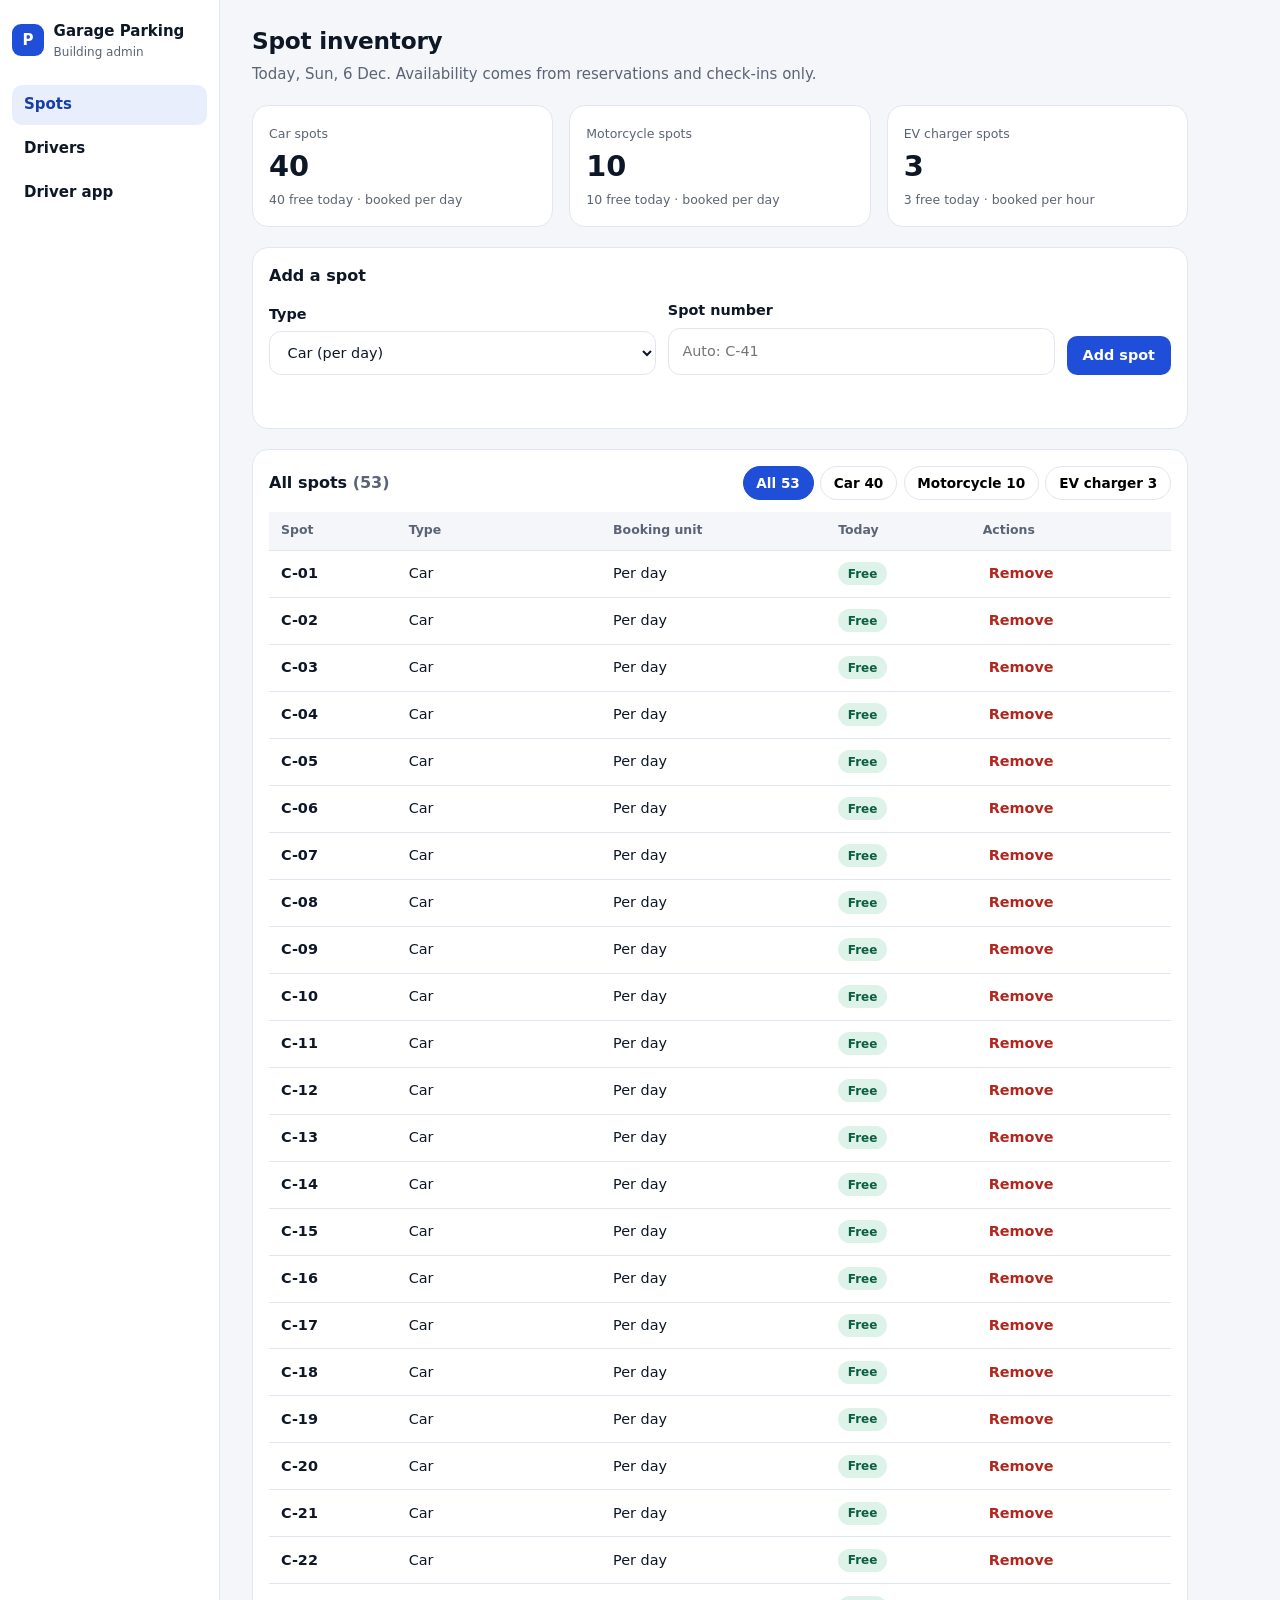
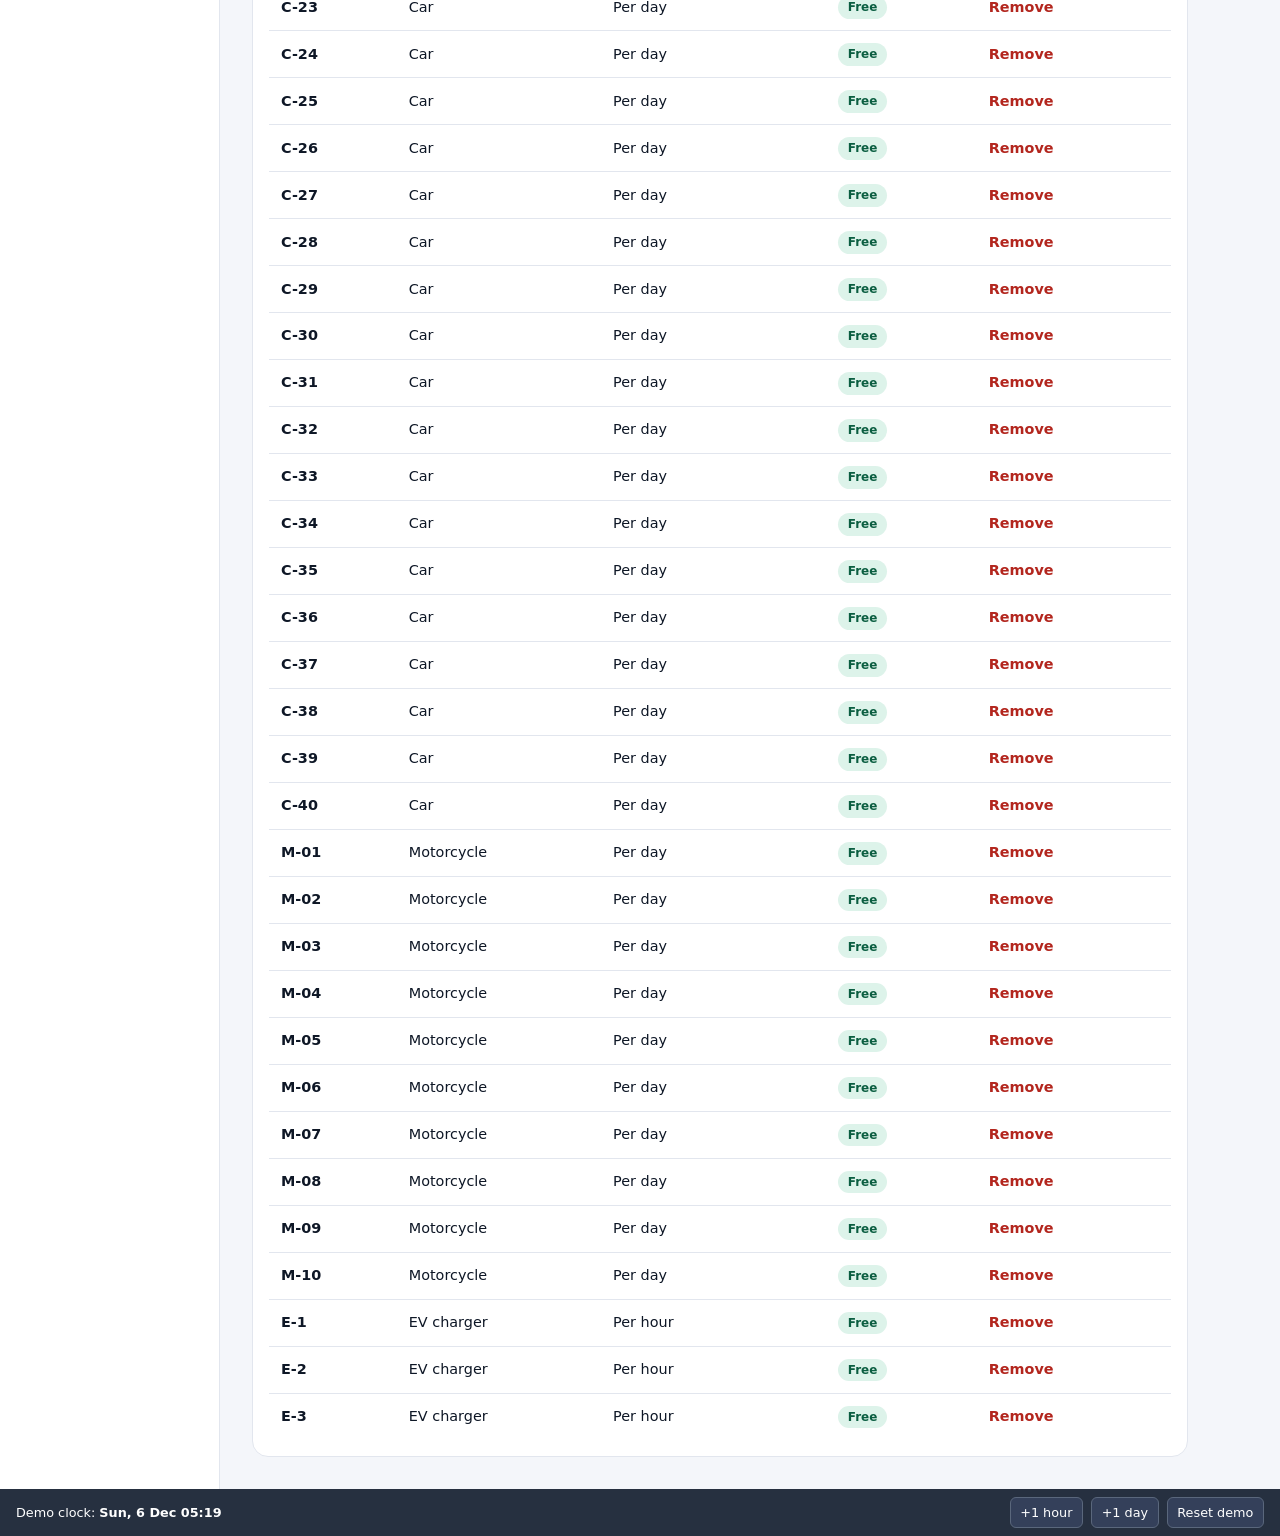
==== mockup/admin-spots.html @ e89934b0 "Mockup website in the design style, double-booking fix, plan update Co-Authored-By: Claude Opus 5.5 " ====
<!doctype html>
<!-- Screen 5: Admin - spot inventory. Today's status per spot, add and remove spots. -->
<html lang="en">
<head>
  <meta charset="utf-8">
  <meta name="viewport" content="width=device-width, initial-scale=1">
  <title>Spots - Garage Parking admin</title>
  <link rel="stylesheet" href="style.css">
</head>
<body>
  <div class="admin">
    <aside class="side"></aside>
    <main class="content">
      <div><h1>Spot inventory</h1><p class="sub" id="today"></p></div>
      <div class="stats" id="stats"></div>
      <form class="card" id="form">
        <h2 style="margin-bottom:.75rem">Add a spot</h2>
        <div class="form-row">
          <label class="field">Type <select id="type"></select></label>
          <label class="field">Spot number <input type="text" id="num"></label>
          <button class="btn small" type="submit">Add spot</button>
        </div>
        <p class="error" id="error" role="alert"></p>
      </form>
      <section class="card">
        <div class="table-head"><h2 id="total"></h2><div class="filters" id="filters"></div></div>
        <div class="scroll"><table><thead><tr><th>Spot</th><th>Type</th><th>Booking unit</th><th>Today</th><th>Actions</th></tr></thead>
          <tbody id="rows"></tbody></table></div>
      </section>
    </main>
  </div>
  <script src="store.js"></script>
  <script src="ui.js"></script>
  <script>
    const db = UI.admin();
    const $ = (id) => document.getElementById(id);
    const unit = (k) => (Store.TYPES[k].unit === 'day' ? 'Per day' : 'Per hour');
    const labels = { free: 'Free', reserved: 'Reserved', 'checked-in': 'Checked in' };
    let filter = 'all';
    $('today').textContent = `Today, ${UI.day(Store.now(db))}. Availability comes from reservations and check-ins only.`;
    $('type').innerHTML = Object.entries(Store.TYPES).map(([k, t]) => `<option value="${k}">${t.label} (${unit(k).toLowerCase()})</option>`).join('');

    function render() {
      const of = (k) => db.spots.filter((s) => s.type === k);
      $('stats').innerHTML = Object.entries(Store.TYPES).map(([k, t]) =>
        `<div class="card"><small>${t.label} spots</small><b>${of(k).length}</b>
         <small>${of(k).filter((s) => Store.statusToday(db, s.id) === 'free').length} free today · booked ${unit(k).toLowerCase()}</small></div>`).join('');
      $('num').placeholder = `Auto: ${Store.nextSpotId(db, $('type').value)}`;
      $('total').innerHTML = `All spots <span class="muted">(${db.spots.length})</span>`;
      $('filters').innerHTML = [['all', `All ${db.spots.length}`], ...Object.entries(Store.TYPES).map(([k, t]) => [k, `${t.label} ${of(k).length}`])]
        .map(([k, text]) => `<button type="button" data-filter="${k}" aria-pressed="${k === filter}">${text}</button>`).join('');
      $('rows').innerHTML = db.spots.filter((s) => filter === 'all' || s.type === filter).map((s) => {
        const st = Store.statusToday(db, s.id);
        return `<tr><td>${s.id}</td><td>${Store.TYPES[s.type].label}</td><td>${unit(s.type)}</td>
          <td><span class="pill ${st}">${labels[st]}</span></td>
          <td><button class="link-danger" type="button" data-remove="${s.id}">Remove</button></td></tr>`;
      }).join('');
    }

    $('type').addEventListener('change', render);
    $('form').addEventListener('submit', (e) => {
      e.preventDefault();
      try { Store.addSpot(db, $('type').value, $('num').value); $('num').value = ''; $('error').textContent = ''; render(); }
      catch (err) { $('error').textContent = err.message; }
    });
    document.querySelector('.content').addEventListener('click', (e) => {
      const b = e.target.closest('button');
      if (b && b.dataset.filter) { filter = b.dataset.filter; render(); }
      if (b && b.dataset.remove) { Store.removeSpot(db, b.dataset.remove); render(); }
    });
    render();
  </script>
</body>
</html>
---- mockup/style.css ----
/* style.css - shared look for all screens, following "Garage Parking App Prototype.html".
   Driver screens: a phone-width column. Admin screens: sidebar + content. */
:root {
  --blue: #1f4fd8; --blue-text: #173daa; --blue-soft: #e8eefc;
  --text: #0e1726; --muted: #5b6475; --line: #e2e6ee; --bg: #f4f6fa; --card: #fff;
  --free-line: #9db0d6; --taken: #e2e6ee;
  --green-soft: #ddf3ea; --green-text: #0b5e41; --grey-soft: #edeff3; --grey-text: #3a4352;
  --warn-soft: #fff4d6; --warn-text: #7a5600; --error: #b3261e;
}
* { box-sizing: border-box; }
body { margin: 0; font: 15px/1.5 Inter, system-ui, -apple-system, "Segoe UI", Roboto, sans-serif; background: var(--bg); color: var(--text); }
h1 { font-size: 1.45rem; font-weight: 800; margin: 0; letter-spacing: -.01em; }
h2 { font-size: 1rem; font-weight: 800; margin: 0; }
p { margin: 0; }
a { color: var(--blue); }
.muted { color: var(--muted); }
.label { font-size: .85rem; font-weight: 700; color: var(--muted); margin: 1.25rem 0 .5rem; }
.error { color: var(--error); font-weight: 600; min-height: 1.4em; margin: .5rem 0; }
.card { background: var(--card); border: 1px solid var(--line); border-radius: 16px; padding: 1rem; }

/* Logo: blue "P" tile */
.logo { display: flex; align-items: center; gap: .6rem; font-weight: 800; color: var(--text); text-decoration: none; }
.logo i { display: grid; place-items: center; width: 32px; height: 32px; border-radius: 9px; background: var(--blue); color: #fff; font-style: normal; font-weight: 800; }
.logo small { display: block; font-size: .75rem; font-weight: 500; color: var(--muted); }

/* Buttons */
.btn { display: block; width: 100%; padding: .9rem 1rem; font: inherit; font-size: 1rem; font-weight: 700; text-align: center; border: 0; border-radius: 14px; background: var(--blue); color: #fff; cursor: pointer; text-decoration: none; }
.btn:disabled { background: #b8c0cc; cursor: default; }
.btn.ghost { background: transparent; color: var(--blue); }
.btn.small { display: inline-block; width: auto; padding: .55rem 1rem; font-size: .9rem; border-radius: 10px; }
input[type=text], select { display: block; width: 100%; padding: .75rem .85rem; font: inherit; border: 1px solid var(--line); border-radius: 12px; background: #fff; color: var(--text); }
input:focus, select:focus, button:focus-visible { outline: 2px solid var(--blue); outline-offset: 2px; }
.field { display: block; font-weight: 700; font-size: .9rem; margin-bottom: .75rem; }
.field input, .field select { margin-top: .35rem; font-weight: 400; }

/* ---------- Driver app ---------- */
.phone { max-width: 440px; margin: 0 auto; min-height: 100vh; background: var(--card); display: flex; flex-direction: column; }
.phone main { flex: 1; padding: 1rem 1.25rem 1.5rem; background: var(--bg); }
.app-head { display: flex; justify-content: space-between; align-items: center; padding: 1rem 1.25rem .75rem; background: var(--card); border-bottom: 1px solid var(--line); }
.hello { font-size: .85rem; color: var(--muted); }
.avatar { width: 40px; height: 40px; border-radius: 50%; border: 0; background: var(--blue-soft); color: var(--blue-text); font: inherit; font-weight: 800; cursor: pointer; }
.tabs { display: flex; gap: 1.25rem; padding: 0 1.25rem; background: var(--card); border-bottom: 1px solid var(--line); }
.tabs a { padding: .6rem 0; color: var(--muted); font-weight: 600; text-decoration: none; border-bottom: 2px solid transparent; }
.tabs a[aria-current="page"] { color: var(--blue); border-color: var(--blue); }

/* Sign-in screen */
.welcome { padding: 2rem 1.25rem; display: flex; flex-direction: column; gap: 1.5rem; flex: 1; }
.hero { display: grid; grid-template-columns: repeat(5, 1fr); gap: .5rem; padding: 1rem; background: var(--bg); border: 1px solid var(--line); border-radius: 16px; }
.hero span { aspect-ratio: 1.1; border-radius: 9px; border: 2px solid #d3d9e4; background: #fff; }
.hero span.t { background: var(--taken); border-color: var(--taken); }
.hero span.p { background: var(--blue); border-color: var(--blue); color: #fff; display: grid; place-items: center; font-weight: 800; font-size: .8rem; }
.welcome h1 { font-size: 1.8rem; }
.hint { font-size: .85rem; color: var(--muted); margin-top: .4rem; }

/* Vehicle cards and day chips */
.choices { display: grid; grid-template-columns: repeat(3, 1fr); gap: .5rem; }
.days { display: grid; grid-template-columns: repeat(4, 1fr); gap: .5rem; }
.choice { text-align: left; padding: .75rem; border: 2px solid var(--line); border-radius: 16px; background: #fff; color: var(--text); font: inherit; cursor: pointer; }
.choice svg { width: 22px; height: 22px; display: block; margin-bottom: .5rem; }
.choice b { display: block; font-size: .9rem; }
.choice small { font-size: .8rem; color: var(--muted); }
.choice[aria-pressed="true"] { background: var(--blue); border-color: var(--blue); color: #fff; }
.choice[aria-pressed="true"] small { color: #dbe4fb; }
.day { text-align: center; padding: .5rem .25rem; border-radius: 14px; }
.day[aria-pressed="true"] { background: var(--blue-soft); color: var(--blue-text); border-color: var(--blue); }
.day[aria-pressed="true"] small { color: var(--blue-text); }
.slots { display: grid; grid-template-columns: repeat(5, 1fr); gap: .4rem; }
.slot { padding: .5rem 0; border: 2px solid var(--line); border-radius: 10px; background: #fff; font: inherit; font-size: .85rem; font-weight: 700; color: var(--text); cursor: pointer; }
.slot[aria-pressed="true"] { background: var(--blue-soft); border-color: var(--blue); color: var(--blue-text); }
.slot:disabled { color: #b0b7c3; background: var(--bg); cursor: default; }

/* Spot grid */
.pick { margin-top: 1.25rem; }
.pick-head { display: flex; justify-content: space-between; align-items: baseline; }
.free-count { color: var(--green-text); font-weight: 700; font-size: .9rem; }
.legend { display: flex; gap: 1rem; font-size: .8rem; color: var(--muted); margin: .6rem 0 .75rem; }
.legend span::before { content: ""; display: inline-block; width: 12px; height: 12px; border-radius: 3px; margin-right: .35rem; vertical-align: -1px; border: 1px solid var(--free-line); background: #fff; }
.legend .t::before { background: var(--taken); border-color: var(--taken); }
.legend .s::before { background: var(--blue); border-color: var(--blue); }
.grid { display: grid; grid-template-columns: repeat(5, 1fr); gap: .5rem; }
.spot { padding: .7rem 0; border-radius: 10px; font: inherit; font-size: .82rem; font-weight: 700; border: 1px solid var(--free-line); background: #fff; color: var(--blue-text); cursor: pointer; }
.spot.taken { background: var(--taken); border-color: var(--taken); color: var(--muted); font-weight: 600; cursor: not-allowed; }
.spot[aria-pressed="true"] { background: var(--blue); border-color: var(--blue); color: #fff; font-weight: 800; }
.sticky { position: sticky; bottom: 0; padding: .75rem 0 .25rem; background: linear-gradient(transparent, var(--bg) 30%); }

/* Reservation and check-in screens */
.eyebrow { font-size: .85rem; font-weight: 700; color: var(--muted); }
.spot-number { text-align: center; padding: 1.25rem; margin: 1rem 0; border-radius: 16px; background: var(--blue-soft); }
.spot-number b { display: block; font-size: 3.2rem; font-weight: 800; color: var(--blue-text); line-height: 1.1; }
.facts { display: grid; grid-template-columns: auto 1fr; gap: .45rem 1rem; margin: 0 0 1rem; }
.facts dt { color: var(--muted); }
.facts dd { margin: 0; font-weight: 700; text-align: right; }
.note { font-size: .88rem; padding: .75rem .9rem; border-radius: 12px; background: var(--warn-soft); color: var(--warn-text); margin-bottom: 1rem; }
.done-icon { width: 64px; height: 64px; border-radius: 50%; background: var(--green-soft); color: var(--green-text); display: grid; place-items: center; font-size: 2rem; margin: 1rem auto; }
.center { text-align: center; }
.stack > * + * { margin-top: .6rem; }

/* My reservations list */
.res { display: flex; gap: 1rem; align-items: center; text-decoration: none; color: var(--text); margin-bottom: .6rem; }
.res .num { font-size: 1.3rem; font-weight: 800; min-width: 4rem; color: var(--blue-text); }
.res .info { flex: 1; font-size: .9rem; }

/* Status pills (same colours as the design's admin table) */
.pill { display: inline-block; font-size: .75rem; font-weight: 700; padding: .15rem .6rem; border-radius: 13px; }
.pill.free { background: var(--green-soft); color: var(--green-text); }
.pill.reserved { background: var(--blue-soft); color: var(--blue-text); }
.pill.checked-in { background: var(--grey-soft); color: var(--grey-text); }
.pill.released, .pill.warn { background: var(--warn-soft); color: var(--warn-text); }

/* No-show reminder pop-up */
.overlay { position: fixed; inset: 0; background: rgba(14, 23, 38, .45); display: grid; place-items: end center; padding: 1rem; }
.modal { background: #fff; border-radius: 20px; padding: 1.25rem; max-width: 420px; width: 100%; }
.modal h2 { font-size: 1.15rem; margin-bottom: .5rem; }
.modal p { color: var(--muted); margin-bottom: 1rem; }

/* ---------- Admin console ---------- */
.admin { display: grid; grid-template-columns: 220px 1fr; min-height: 100vh; }
.side { background: var(--card); border-right: 1px solid var(--line); padding: 1.25rem .75rem; }
.side nav { margin-top: 1.5rem; display: flex; flex-direction: column; gap: .25rem; }
.side nav a { padding: .55rem .75rem; border-radius: 10px; color: var(--text); font-weight: 600; text-decoration: none; }
.side nav a[aria-current="page"] { background: var(--blue-soft); color: var(--blue-text); }
.content { padding: 1.5rem 2rem 2rem; max-width: 1000px; }
.content > * + * { margin-top: 1.25rem; }
.sub { color: var(--muted); margin-top: .25rem; }
.stats { display: grid; grid-template-columns: repeat(3, 1fr); gap: 1rem; }
.stats b { display: block; font-size: 1.8rem; font-weight: 800; }
.stats small { color: var(--muted); }
.form-row { display: grid; grid-template-columns: 1fr 1fr auto; gap: .75rem; align-items: end; }
.form-row .field { margin: 0; }
.table-head { display: flex; justify-content: space-between; align-items: center; gap: 1rem; flex-wrap: wrap; margin-bottom: .75rem; }
.filters { display: flex; gap: .4rem; flex-wrap: wrap; }
.filters button { padding: .35rem .8rem; border-radius: 99px; border: 1px solid var(--line); background: #fff; font: inherit; font-size: .85rem; font-weight: 700; cursor: pointer; }
.filters button[aria-pressed="true"] { background: var(--blue); border-color: var(--blue); color: #fff; }
table { width: 100%; border-collapse: collapse; font-size: .9rem; }
th { text-align: left; font-size: .78rem; color: var(--muted); font-weight: 700; padding: .6rem .75rem; background: var(--bg); }
td { padding: .7rem .75rem; border-top: 1px solid var(--line); }
td:first-child { font-weight: 800; }
.link-danger { border: 0; background: none; color: var(--error); font: inherit; font-weight: 600; cursor: pointer; }
.who { display: flex; align-items: center; gap: .6rem; }
.who i { display: grid; place-items: center; width: 30px; height: 30px; border-radius: 50%; background: var(--blue-soft); color: var(--blue-text); font-style: normal; font-weight: 800; font-size: .8rem; }
.scroll { overflow-x: auto; }

/* Admin on phones: sidebar becomes a top bar */
@media (max-width: 760px) {
  .admin { grid-template-columns: 1fr; }
  .side { border-right: 0; border-bottom: 1px solid var(--line); display: flex; justify-content: space-between; align-items: center; padding: .75rem 1rem; }
  .side nav { margin: 0; flex-direction: row; }
  .content { padding: 1rem; }
  .stats { grid-template-columns: 1fr; }
  .form-row { grid-template-columns: 1fr; }
}

/* Demo controls (not part of the design: lets the pitch jump ahead in time) */
.demo { background: #263040; color: #fff; padding: .5rem 1rem; display: flex; flex-wrap: wrap; gap: .5rem; align-items: center; font-size: .8rem; }
.demo button { font: inherit; padding: .3rem .6rem; border-radius: 6px; border: 1px solid #5a677c; background: #34405a; color: #fff; cursor: pointer; }
.demo span { margin-right: auto; }
.admin .demo { grid-column: 1 / -1; }
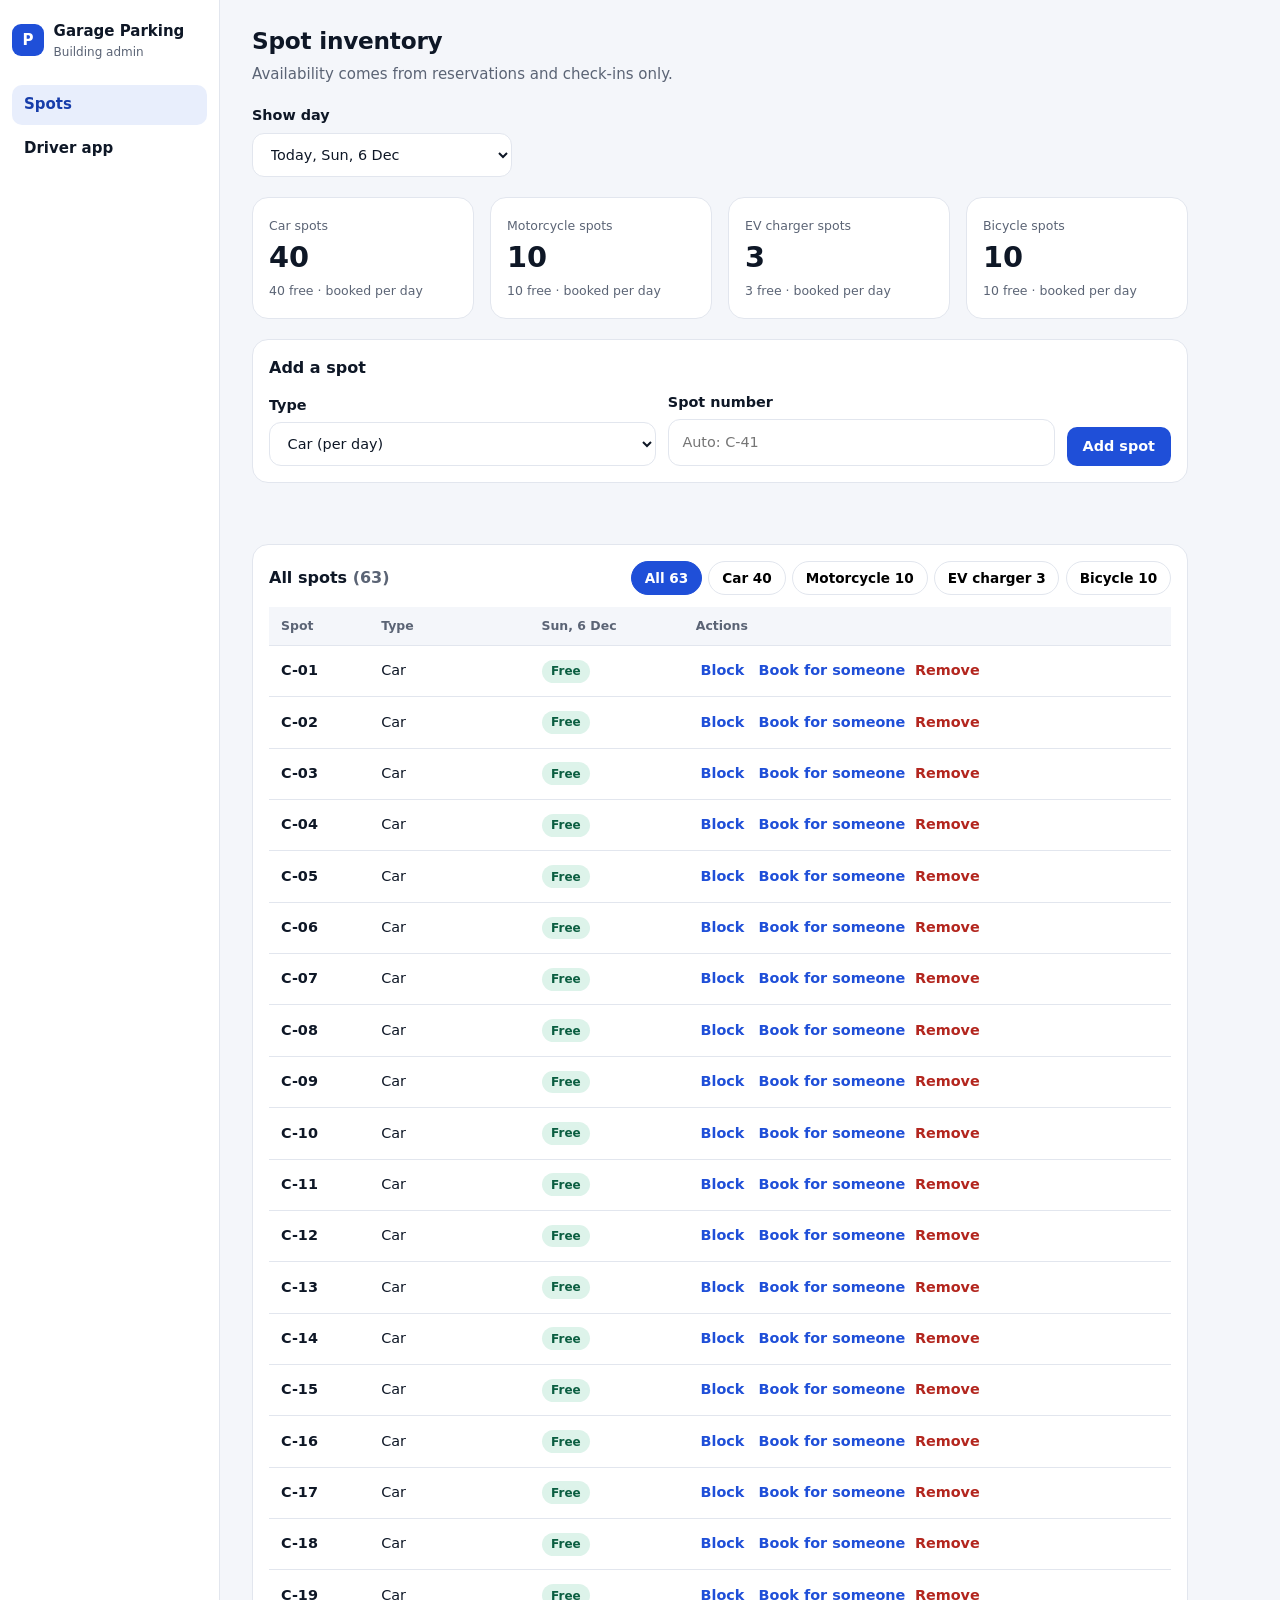
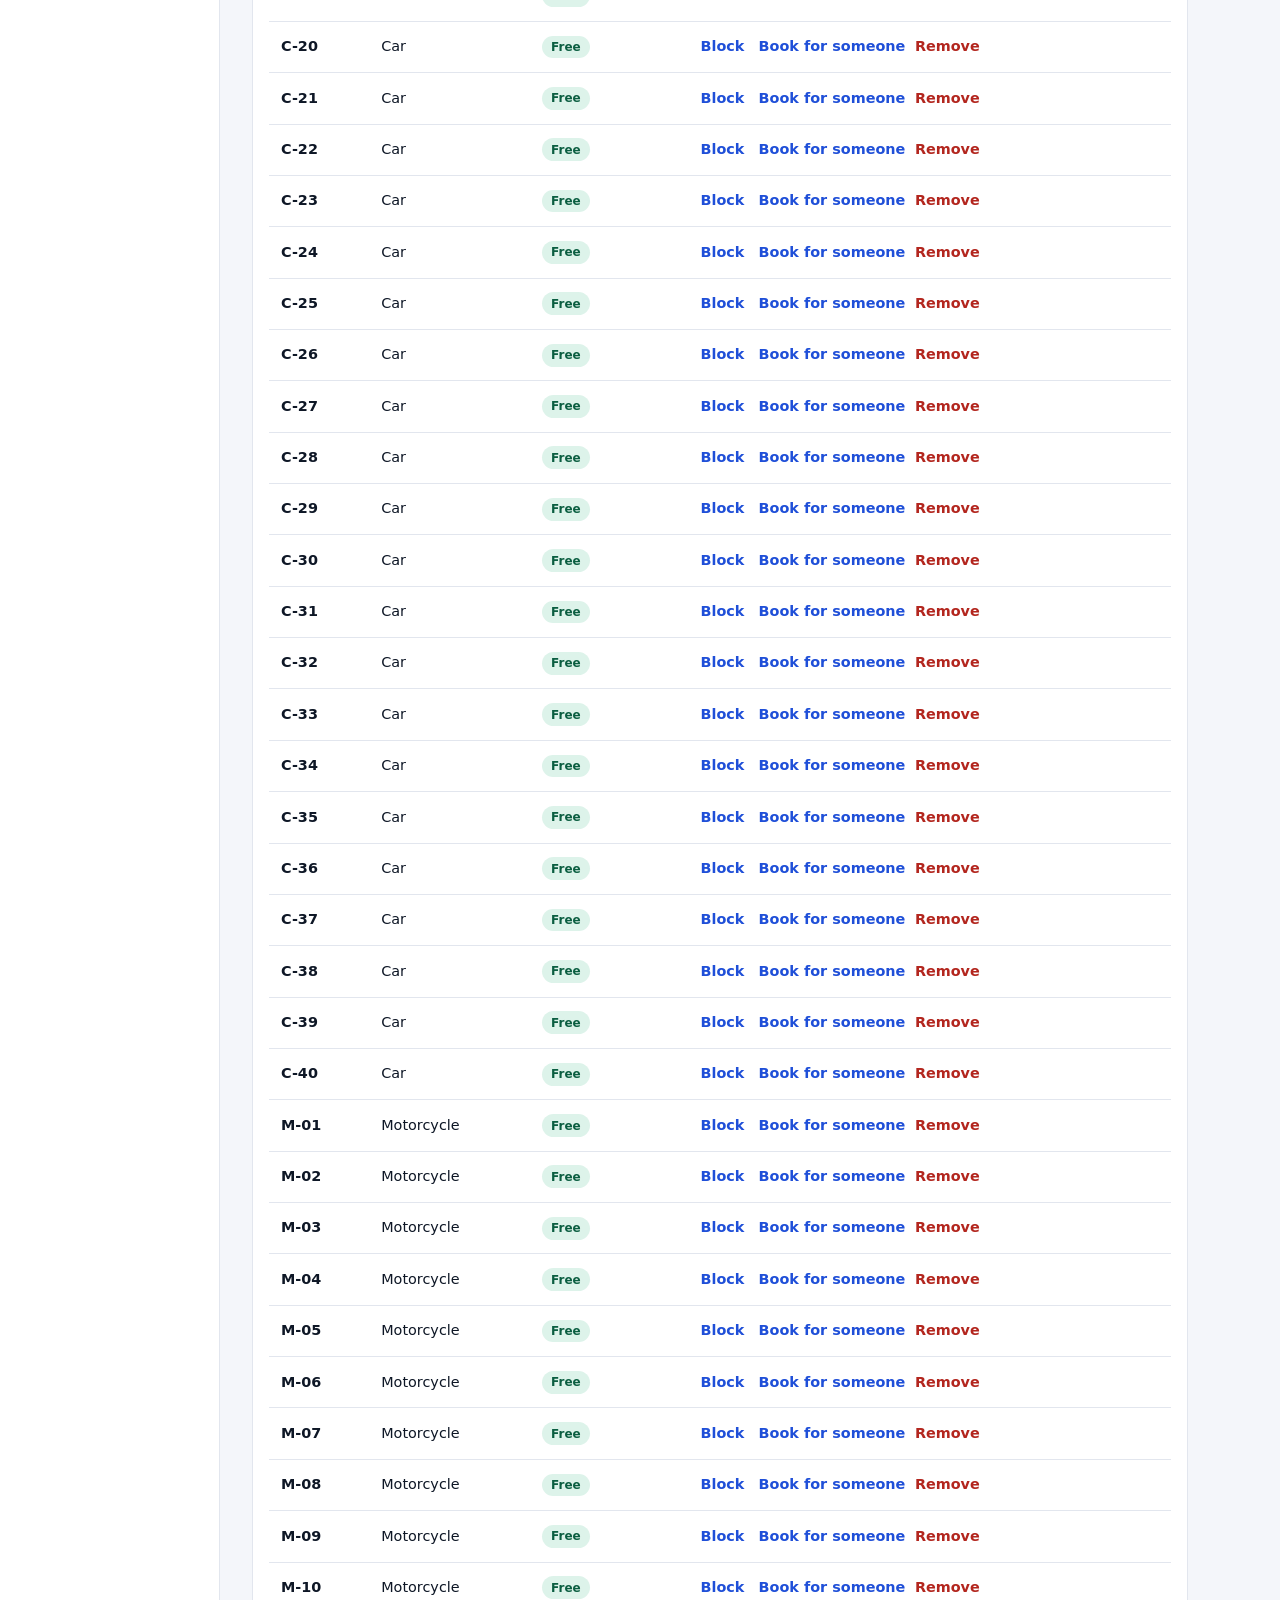
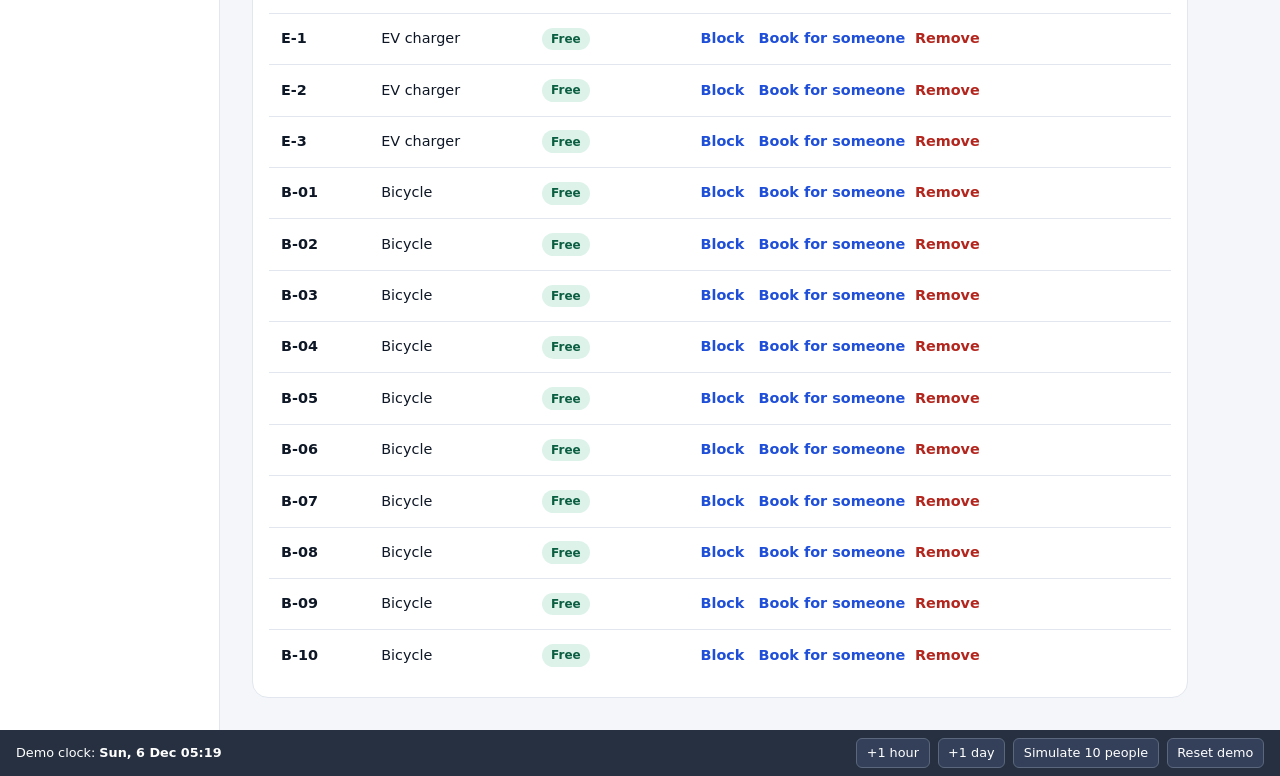
==== commit 99f27500: "Mockup follows new spec: bicycles, day booking, 7 days ahead, cancel, admin sign-on, block, book for" ====
--- a/mockup/admin-spots.html
+++ b/mockup/admin-spots.html
@@ -1,5 +1,6 @@
 <!doctype html>
-<!-- Screen 5: Admin - spot inventory. Today's status per spot, add and remove spots. -->
+<!-- Screen 5: Admin - spot inventory. Status per spot for a day; add, remove, block, book for someone.
+     Anyone can look; every change asks for admin sign-on first (Spec.md). -->
 <html lang="en">
 <head>
   <meta charset="utf-8">
@@ -11,7 +12,8 @@
   <div class="admin">
     <aside class="side"></aside>
     <main class="content">
-      <div><h1>Spot inventory</h1><p class="sub" id="today"></p></div>
+      <div><h1>Spot inventory</h1><p class="sub">Availability comes from reservations and check-ins only.</p></div>
+      <label class="field day-pick">Show day <select id="day"></select></label>
       <div class="stats" id="stats"></div>
       <form class="card" id="form">
         <h2 style="margin-bottom:.75rem">Add a spot</h2>
@@ -20,11 +22,11 @@
           <label class="field">Spot number <input type="text" id="num"></label>
           <button class="btn small" type="submit">Add spot</button>
         </div>
-        <p class="error" id="error" role="alert"></p>
       </form>
+      <p class="error" id="error" role="alert"></p>
       <section class="card">
         <div class="table-head"><h2 id="total"></h2><div class="filters" id="filters"></div></div>
-        <div class="scroll"><table><thead><tr><th>Spot</th><th>Type</th><th>Booking unit</th><th>Today</th><th>Actions</th></tr></thead>
+        <div class="scroll"><table><thead><tr><th>Spot</th><th>Type</th><th id="dayHead"></th><th>Actions</th></tr></thead>
           <tbody id="rows"></tbody></table></div>
       </section>
     </main>
@@ -34,39 +36,68 @@
   <script>
     const db = UI.admin();
     const $ = (id) => document.getElementById(id);
-    const unit = (k) => (Store.TYPES[k].unit === 'day' ? 'Per day' : 'Per hour');
-    const labels = { free: 'Free', reserved: 'Reserved', 'checked-in': 'Checked in' };
     let filter = 'all';
-    $('today').textContent = `Today, ${UI.day(Store.now(db))}. Availability comes from reservations and check-ins only.`;
-    $('type').innerHTML = Object.entries(Store.TYPES).map(([k, t]) => `<option value="${k}">${t.label} (${unit(k).toLowerCase()})</option>`).join('');
+    $('day').innerHTML = Store.bookingDays(db).map((d, i) => `<option value="${d}">${i === 0 ? 'Today, ' : ''}${UI.day(d)}</option>`).join('');
+    $('type').innerHTML = Object.entries(Store.TYPES).map(([k, t]) => `<option value="${k}">${t.label} (per day)</option>`).join('');
+    const day = () => Number($('day').value);
 
     function render() {
       const of = (k) => db.spots.filter((s) => s.type === k);
       $('stats').innerHTML = Object.entries(Store.TYPES).map(([k, t]) =>
         `<div class="card"><small>${t.label} spots</small><b>${of(k).length}</b>
-         <small>${of(k).filter((s) => Store.statusToday(db, s.id) === 'free').length} free today · booked ${unit(k).toLowerCase()}</small></div>`).join('');
+         <small>${of(k).filter((s) => Store.statusOn(db, s.id, day()) === 'free').length} free · booked per day</small></div>`).join('');
       $('num').placeholder = `Auto: ${Store.nextSpotId(db, $('type').value)}`;
       $('total').innerHTML = `All spots <span class="muted">(${db.spots.length})</span>`;
+      $('dayHead').textContent = UI.day(day());
       $('filters').innerHTML = [['all', `All ${db.spots.length}`], ...Object.entries(Store.TYPES).map(([k, t]) => [k, `${t.label} ${of(k).length}`])]
         .map(([k, text]) => `<button type="button" data-filter="${k}" aria-pressed="${k === filter}">${text}</button>`).join('');
       $('rows').innerHTML = db.spots.filter((s) => filter === 'all' || s.type === filter).map((s) => {
-        const st = Store.statusToday(db, s.id);
-        return `<tr><td>${s.id}</td><td>${Store.TYPES[s.type].label}</td><td>${unit(s.type)}</td>
-          <td><span class="pill ${st}">${labels[st]}</span></td>
-          <td><button class="link-danger" type="button" data-remove="${s.id}">Remove</button></td></tr>`;
+        const st = Store.statusOn(db, s.id, day());
+        const b = Store.bookingOn(db, s.id, day());
+        const who = b && st !== 'blocked' ? ` <span class="muted">${UI.esc(b.driver)}</span>` : '';
+        const free = st === 'free'
+          ? `<button class="link" type="button" data-block="${s.id}">Block</button>
+             <button class="link" type="button" data-for="${s.id}">Book for someone</button>` : '';
+        return `<tr><td>${s.id}</td><td>${Store.TYPES[s.type].label}</td>
+          <td><span class="pill ${st}">${UI.LABELS[st]}</span>${who}</td>
+          <td class="actions">${free}<button class="link-danger" type="button" data-remove="${s.id}">Remove</button></td></tr>`;
       }).join('');
     }
 
+    // Run a change; show any error (e.g. "just taken") and redraw.
+    function change(fn) {
+      UI.asAdmin(db, () => {
+        try { fn(); $('error').textContent = ''; } catch (err) { $('error').textContent = err.message; }
+        render();
+      });
+    }
+
+    $('day').addEventListener('change', render);
     $('type').addEventListener('change', render);
     $('form').addEventListener('submit', (e) => {
       e.preventDefault();
-      try { Store.addSpot(db, $('type').value, $('num').value); $('num').value = ''; $('error').textContent = ''; render(); }
-      catch (err) { $('error').textContent = err.message; }
+      change(() => { Store.addSpot(db, $('type').value, $('num').value); $('num').value = ''; });
     });
     document.querySelector('.content').addEventListener('click', (e) => {
       const b = e.target.closest('button');
-      if (b && b.dataset.filter) { filter = b.dataset.filter; render(); }
-      if (b && b.dataset.remove) { Store.removeSpot(db, b.dataset.remove); render(); }
+      if (!b) return;
+      if (b.dataset.filter) { filter = b.dataset.filter; render(); }
+      if (b.dataset.remove) change(() => Store.removeSpot(db, b.dataset.remove));
+      if (b.dataset.block) change(() => Store.blockSpot(db, b.dataset.block, day()));
+      if (b.dataset.for) {
+        UI.asAdmin(db, () => {
+          const m = UI.modal(`<h2>Book ${b.dataset.for} for someone</h2><p>${UI.day(day())}, all day.</p>
+            <form id="forForm"><label class="field">Their name <input type="text" id="forName" placeholder="e.g. Jordan Blake" required></label>
+            <div class="stack"><button class="btn" type="submit">Book spot</button><button class="btn ghost" type="button" data-close>Cancel</button></div></form>`);
+          m.querySelector('#forName').focus();
+          m.querySelector('#forForm').addEventListener('submit', (ev) => {
+            ev.preventDefault();
+            const name = m.querySelector('#forName').value;
+            m.close();
+            change(() => Store.reserveFor(db, name, b.dataset.for, day()));
+          });
+        });
+      }
     });
     render();
   </script>
--- a/mockup/style.css
+++ b/mockup/style.css
@@ -28,7 +28,7 @@
 .btn:disabled { background: #b8c0cc; cursor: default; }
 .btn.ghost { background: transparent; color: var(--blue); }
 .btn.small { display: inline-block; width: auto; padding: .55rem 1rem; font-size: .9rem; border-radius: 10px; }
-input[type=text], select { display: block; width: 100%; padding: .75rem .85rem; font: inherit; border: 1px solid var(--line); border-radius: 12px; background: #fff; color: var(--text); }
+input[type=text], input[type=password], select { display: block; width: 100%; padding: .75rem .85rem; font: inherit; border: 1px solid var(--line); border-radius: 12px; background: #fff; color: var(--text); }
 input:focus, select:focus, button:focus-visible { outline: 2px solid var(--blue); outline-offset: 2px; }
 .field { display: block; font-weight: 700; font-size: .9rem; margin-bottom: .75rem; }
 .field input, .field select { margin-top: .35rem; font-weight: 400; }
@@ -53,8 +53,12 @@
 .hint { font-size: .85rem; color: var(--muted); margin-top: .4rem; }
 
 /* Vehicle cards and day chips */
-.choices { display: grid; grid-template-columns: repeat(3, 1fr); gap: .5rem; }
-.days { display: grid; grid-template-columns: repeat(4, 1fr); gap: .5rem; }
+.choices { display: grid; grid-template-columns: repeat(2, 1fr); gap: .5rem; }
+.choices .choice { display: grid; grid-template-columns: auto 1fr; column-gap: .6rem; align-items: center; }
+.choices .choice svg { grid-row: span 2; margin: 0; }
+/* 8 days (today + 7): a row you can swipe sideways */
+.days { display: flex; gap: .5rem; overflow-x: auto; padding-bottom: .25rem; }
+.days .day { flex: 0 0 76px; }
 .choice { text-align: left; padding: .75rem; border: 2px solid var(--line); border-radius: 16px; background: #fff; color: var(--text); font: inherit; cursor: pointer; }
 .choice svg { width: 22px; height: 22px; display: block; margin-bottom: .5rem; }
 .choice b { display: block; font-size: .9rem; }
@@ -106,12 +110,16 @@
 .pill.reserved { background: var(--blue-soft); color: var(--blue-text); }
 .pill.checked-in { background: var(--grey-soft); color: var(--grey-text); }
 .pill.released, .pill.warn { background: var(--warn-soft); color: var(--warn-text); }
+.pill.blocked { background: #fde7e5; color: var(--error); }
+.pill.cancelled { background: var(--grey-soft); color: var(--muted); text-decoration: line-through; }
 
 /* No-show reminder pop-up */
 .overlay { position: fixed; inset: 0; background: rgba(14, 23, 38, .45); display: grid; place-items: end center; padding: 1rem; }
 .modal { background: #fff; border-radius: 20px; padding: 1.25rem; max-width: 420px; width: 100%; }
 .modal h2 { font-size: 1.15rem; margin-bottom: .5rem; }
 .modal p { color: var(--muted); margin-bottom: 1rem; }
+.sim-log { margin: 0 0 1rem; padding-left: 1.1rem; font-size: .88rem; max-height: 50vh; overflow-y: auto; }
+.sim-log li { margin-bottom: .25rem; }
 
 /* ---------- Admin console ---------- */
 .admin { display: grid; grid-template-columns: 220px 1fr; min-height: 100vh; }
@@ -122,7 +130,7 @@
 .content { padding: 1.5rem 2rem 2rem; max-width: 1000px; }
 .content > * + * { margin-top: 1.25rem; }
 .sub { color: var(--muted); margin-top: .25rem; }
-.stats { display: grid; grid-template-columns: repeat(3, 1fr); gap: 1rem; }
+.stats { display: grid; grid-template-columns: repeat(4, 1fr); gap: 1rem; }
 .stats b { display: block; font-size: 1.8rem; font-weight: 800; }
 .stats small { color: var(--muted); }
 .form-row { display: grid; grid-template-columns: 1fr 1fr auto; gap: .75rem; align-items: end; }
@@ -135,7 +143,13 @@
 th { text-align: left; font-size: .78rem; color: var(--muted); font-weight: 700; padding: .6rem .75rem; background: var(--bg); }
 td { padding: .7rem .75rem; border-top: 1px solid var(--line); }
 td:first-child { font-weight: 800; }
-.link-danger { border: 0; background: none; color: var(--error); font: inherit; font-weight: 600; cursor: pointer; }
+.link-danger, .link, .side-link { border: 0; background: none; color: var(--error); font: inherit; font-weight: 600; cursor: pointer; padding: .2rem .3rem; }
+.link { color: var(--blue); }
+.side-link { color: var(--muted); text-align: left; padding: .55rem .75rem; }
+.actions { white-space: nowrap; }
+.btn.danger { color: var(--error); }
+.day-pick { max-width: 260px; }
+.res a { color: inherit; text-decoration: none; }
 .who { display: flex; align-items: center; gap: .6rem; }
 .who i { display: grid; place-items: center; width: 30px; height: 30px; border-radius: 50%; background: var(--blue-soft); color: var(--blue-text); font-style: normal; font-weight: 800; font-size: .8rem; }
 .scroll { overflow-x: auto; }
